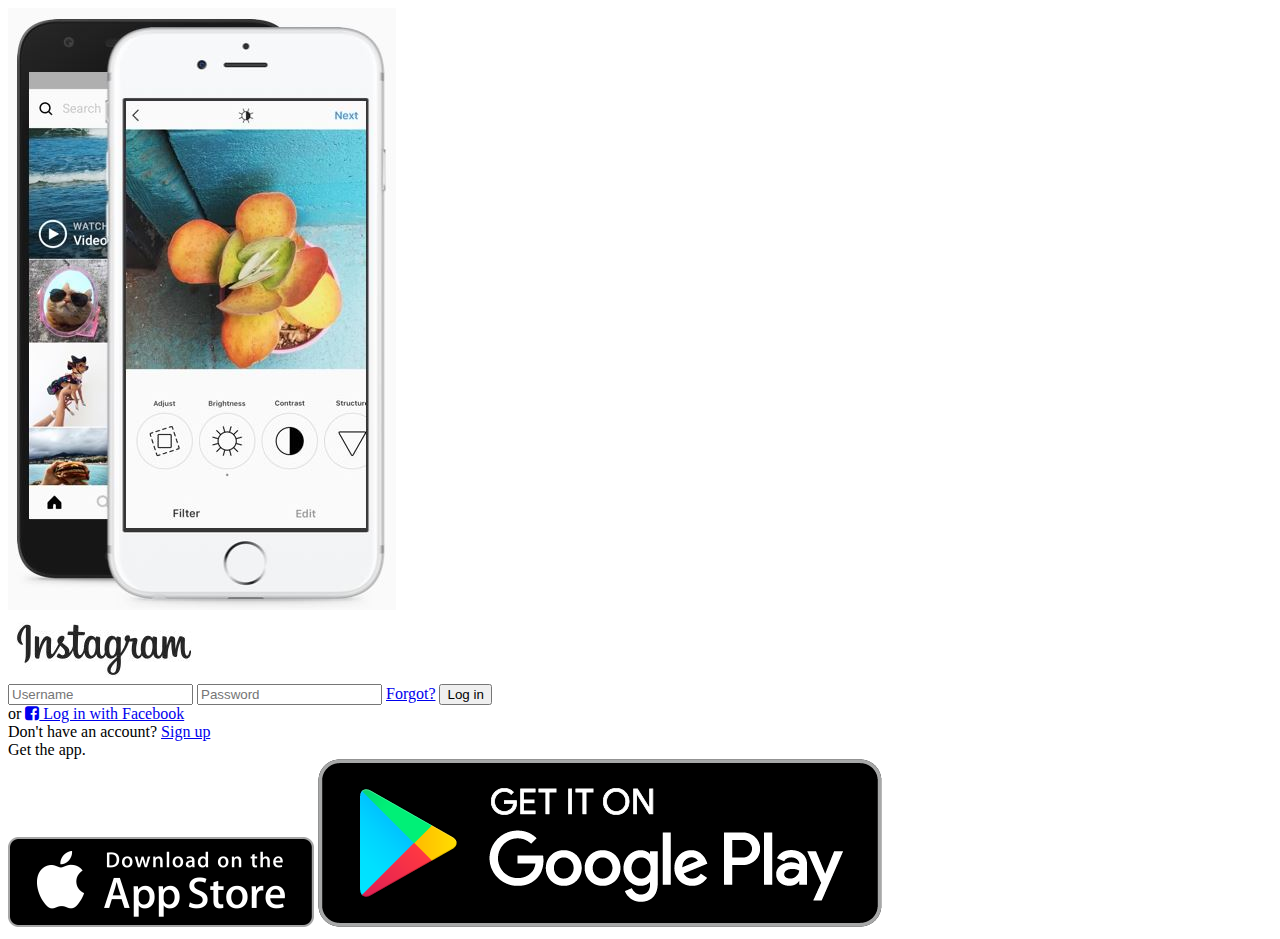
==== index.html @ c7b612a1 "I made a main part of log in page" ====
<!DOCTYPE html>
<html lang="en">
	<head>
		<title>Instaclone</title>
		<link href="https://maxcdn.bootstrapcdn.com/font-awesome/4.7.0/css/font-awesome.min.css" rel="stylesheet">
	</head>
	<body>
		<main class="Login">
			<div class="LonIn__Column">
				<img class="Login__Phone-Image" src="Phone Image.JPG" />
			</div>
			<section class="Login__Column">
				<div class="Login__Section">
					<div class="Login__Logo-Container">
						<img class="Login__Logo" src="logo.JPG" />
					</div>
					<form class="Login__Form">
						<input 
							type="text" 
							placeholder="Username" 
							required
							class="Login__Input"
						/>
						<input 
							type="password" 
							placeholder="Password" 
							required
							class="Login__Input"
						/>
						<a class="Login__Form_Link" href="http://google.com">Forgot?</a>
						<input 
							type="submit" 
							value="Log in" 
							class="Login__Input Login__Input--Btn"
						/>
					</form>
					<span class="LogiN__Form-divider">or</span>
					<a href="http://facebook.com" class="Login__Fb-Link">
					<i class="fa fa-facebook-square" aria-hidden="true"></i>
					Log in with Facebook
					</a> 
				</div>
				<div class="Login__Section">
					<span class="Login__Text">Don't have an account?</span>
					<a href="#", class="Login__Link">Sign up</a>
				</div>
				<div class="Login__Section Login__Section--Transparent">
					<span class="Login__Text">Get the app.</span>
					<div class="Login__App-stores">
						<img src="ios.png" class="Login__App-store" />
						<img src="android.png" class="Login__APP-store" />
					</div>
				</div>
			</section>
		</main>
		<footer>
			
		</footer>
	</body>
</html>
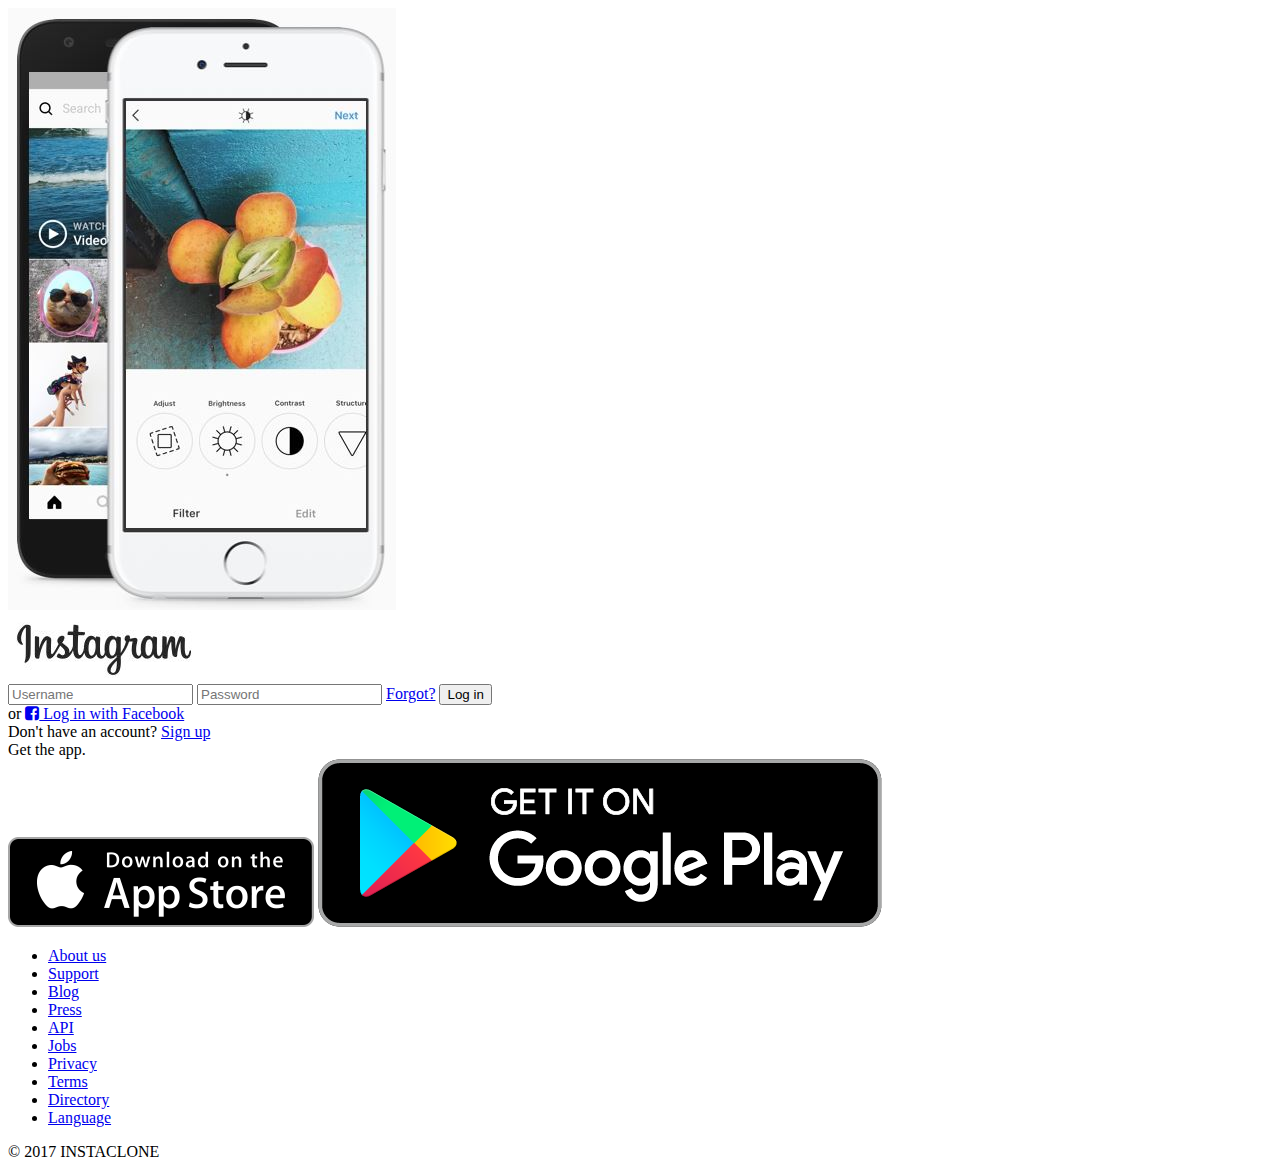
==== commit 522c2822: "Discover People" ====
--- a/index.html
+++ b/index.html
@@ -1,7 +1,7 @@
 <!DOCTYPE html>
 <html lang="en">
 	<head>
-		<title>Instaclone</title>
+		<title>Instaclone | Login</title>
 		<link href="https://maxcdn.bootstrapcdn.com/font-awesome/4.7.0/css/font-awesome.min.css" rel="stylesheet">
 	</head>
 	<body>
@@ -14,18 +14,20 @@
 					<div class="Login__Logo-Container">
 						<img class="Login__Logo" src="logo.JPG" />
 					</div>
-					<form class="Login__Form">
+					<form class="Login__Form" method="POST" action="feed.html">
 						<input 
 							type="text" 
 							placeholder="Username" 
 							required
 							class="Login__Input"
+							name="username"
 						/>
 						<input 
 							type="password" 
 							placeholder="Password" 
 							required
 							class="Login__Input"
+							name="password"
 						/>
 						<a class="Login__Form_Link" href="http://google.com">Forgot?</a>
 						<input 
@@ -54,7 +56,61 @@
 			</section>
 		</main>
 		<footer>
-			
+			<nav class="Navigation">
+				<ul class="Navigation__List">
+					<li class="Navigation__Item">
+						<a href="#" class="Navigation__Link">
+						About us
+						</a>
+					</li>
+					<li>
+						<a href="#" class="Navigation__Link">
+						Support
+						</a>
+					</li>
+					<li>
+						<a href="#" class="Navigation__Link">
+						Blog
+						</a>
+					</li>
+					<li>
+						<a href="#" class="Navigation__Link">
+						Press
+						</a>
+					</li>
+					<li>
+						<a href="#" class="Navigation__Link">
+						API
+						</a>
+					</li>
+					<li>
+						<a href="#" class="Navigation__Link">
+						Jobs
+						</a>
+					</li>
+					<li>
+						<a href="#" class="Navigation__Link">
+						Privacy
+						</a>
+					</li>
+					<li>
+						<a href="#" class="Navigation__Link">
+						Terms
+						</a>
+					</li>
+					<li>
+						<a href="#" class="Navigation__Link">
+						Directory
+						</a>
+					</li>
+					<li>
+						<a href="#" class="Navigation__Link">
+						Language
+						</a>
+					</li>
+				</ul>		
+			</nav>
+			<span class="copyright"> © 2017 INSTACLONE </span>
 		</footer>
 	</body>
 </html>
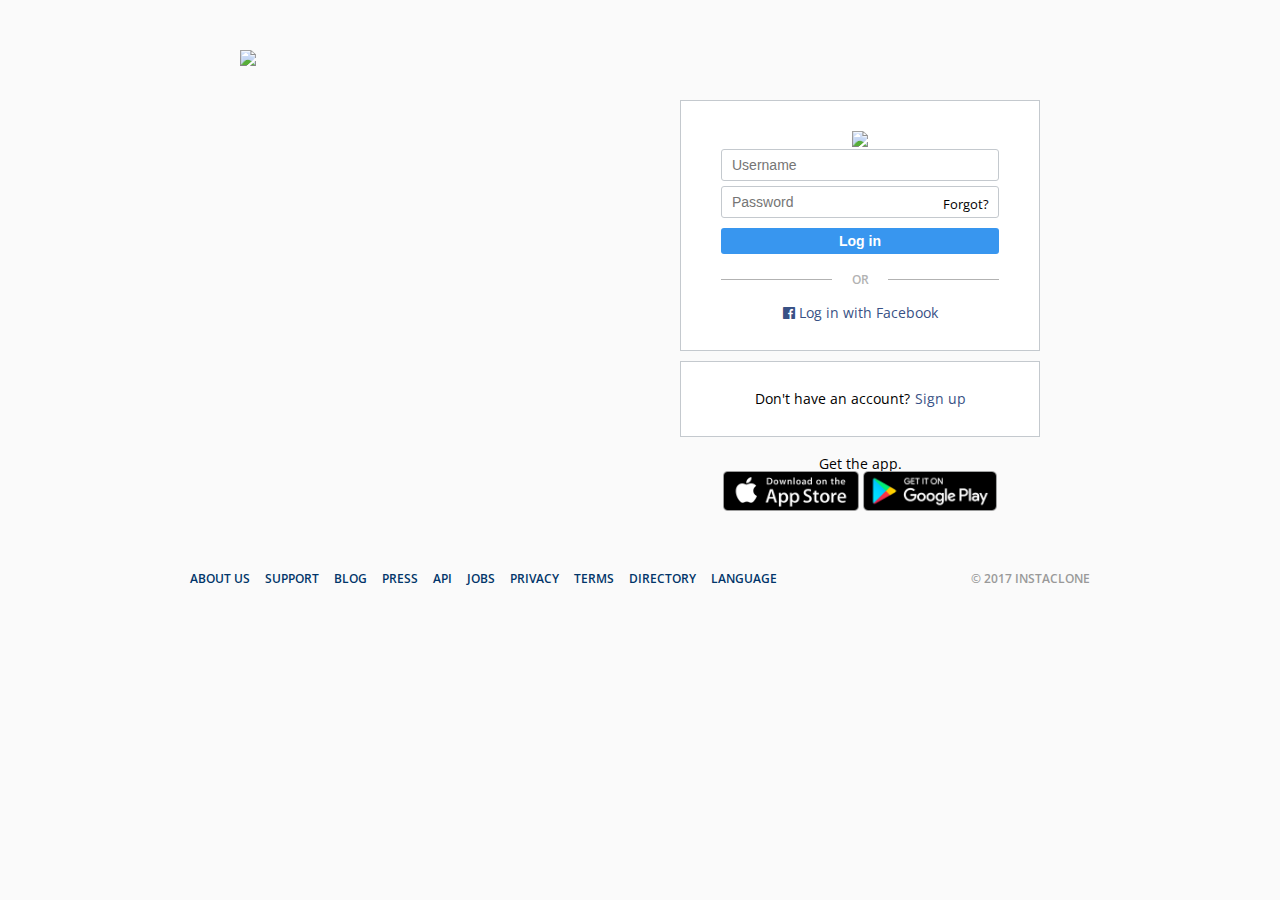
==== commit e8d0971c: "Day 2" ====
--- a/index.html
+++ b/index.html
@@ -1,116 +1,120 @@
 <!DOCTYPE html>
 <html lang="en">
-	<head>
-		<title>Instaclone | Login</title>
-		<link href="https://maxcdn.bootstrapcdn.com/font-awesome/4.7.0/css/font-awesome.min.css" rel="stylesheet">
-	</head>
-	<body>
-		<main class="Login">
-			<div class="LonIn__Column">
-				<img class="Login__Phone-Image" src="Phone Image.JPG" />
-			</div>
-			<section class="Login__Column">
-				<div class="Login__Section">
-					<div class="Login__Logo-Container">
-						<img class="Login__Logo" src="logo.JPG" />
-					</div>
-					<form class="Login__Form" method="POST" action="feed.html">
-						<input 
-							type="text" 
-							placeholder="Username" 
-							required
-							class="Login__Input"
-							name="username"
-						/>
-						<input 
-							type="password" 
-							placeholder="Password" 
-							required
-							class="Login__Input"
-							name="password"
-						/>
-						<a class="Login__Form_Link" href="http://google.com">Forgot?</a>
-						<input 
-							type="submit" 
-							value="Log in" 
-							class="Login__Input Login__Input--Btn"
-						/>
-					</form>
-					<span class="LogiN__Form-divider">or</span>
-					<a href="http://facebook.com" class="Login__Fb-Link">
-					<i class="fa fa-facebook-square" aria-hidden="true"></i>
-					Log in with Facebook
-					</a> 
-				</div>
-				<div class="Login__Section">
-					<span class="Login__Text">Don't have an account?</span>
-					<a href="#", class="Login__Link">Sign up</a>
-				</div>
-				<div class="Login__Section Login__Section--Transparent">
-					<span class="Login__Text">Get the app.</span>
-					<div class="Login__App-stores">
-						<img src="ios.png" class="Login__App-store" />
-						<img src="android.png" class="Login__APP-store" />
-					</div>
-				</div>
-			</section>
-		</main>
-		<footer>
-			<nav class="Navigation">
-				<ul class="Navigation__List">
-					<li class="Navigation__Item">
-						<a href="#" class="Navigation__Link">
-						About us
-						</a>
-					</li>
-					<li>
-						<a href="#" class="Navigation__Link">
-						Support
-						</a>
-					</li>
-					<li>
-						<a href="#" class="Navigation__Link">
-						Blog
-						</a>
-					</li>
-					<li>
-						<a href="#" class="Navigation__Link">
-						Press
-						</a>
-					</li>
-					<li>
-						<a href="#" class="Navigation__Link">
-						API
-						</a>
-					</li>
-					<li>
-						<a href="#" class="Navigation__Link">
-						Jobs
-						</a>
-					</li>
-					<li>
-						<a href="#" class="Navigation__Link">
-						Privacy
-						</a>
-					</li>
-					<li>
-						<a href="#" class="Navigation__Link">
-						Terms
-						</a>
-					</li>
-					<li>
-						<a href="#" class="Navigation__Link">
-						Directory
-						</a>
-					</li>
-					<li>
-						<a href="#" class="Navigation__Link">
-						Language
-						</a>
-					</li>
-				</ul>		
-			</nav>
-			<span class="copyright"> © 2017 INSTACLONE </span>
-		</footer>
-	</body>
-</html>
+    <head>
+        <title>Instaclone | Login</title>
+        <link href="https://maxcdn.bootstrapcdn.com/font-awesome/4.7.0/css/font-awesome.min.css" rel="stylesheet">
+        <link rel="stylesheet" href="styles/root.css">
+    </head>
+    <body>
+        <main class="Login">
+            <div class="Login__Column">
+                <img class="Login__Phone-Image" src="images/Phone Image.jpg" />
+            </div>
+            <section class="Login__Column">
+                <div class="Login__Section">
+                    <div class="Login__Logo-Container">
+                        <img class="Login__Logo" src="images/logo.jpg" />
+                    </div>
+                    <form class="Login__Form" method="POST" action="feed.html">
+                        <input
+                            type="text"
+                            placeholder="Username"
+                            required
+                            class="Login__Input"
+                            name="username"
+                        />
+                        <div class="u-relative-container">
+
+                            <input
+                                type="password"
+                                placeholder="Password"
+                                required
+                                class="Login__Input"
+                                name="password"
+                            />
+                            <a class="Login__Form-Link" href="http://google.com">Forgot?</a>
+                        </div>
+                        <!-- This is a comment -->
+                        <input
+                            type="submit"
+                            value="Log in"
+                            class="Login__Input Login__Input--Blue"
+                        />
+                    </form>
+                    <span class="Login__Form-Divider">or</span>
+                    <a href="http://facebook.com" class="Login__Fb-Link">
+                        <i class="fa fa-facebook-official" aria-hidden="true"></i> Log in with Facebook
+                    </a>
+                </div>
+                <div class="Login__Section Login__Section--Horizontal">
+                    <span class="Login__Text">Don't have an account?</span>
+                    <a href="#" class="Login__Link">Sign up</a>
+                </div>
+                <div class="Login__Section Login__Section--Transparent">
+                    <span class="Login__Text">Get the app.</span>
+                    <div class="Login__App-Stores">
+                        <img src="images/ios.png" class="Login__App-Store" />
+                        <img src="images/android.png" class="Login__App-Store" />
+                    </div>
+                </div>
+            </section>
+        </main>
+        <footer class="Footer">
+            <nav class="Footer__Navigation">
+                <ul class="Navigation__List">
+                    <li class="Navigation__Item">
+                        <a href="#" class="Navigation__Link">
+                            About us
+                        </a>
+                    </li>
+                    <li class="Navigation__Item">
+                        <a href="#" class="Navigation__Link">
+                            Support
+                        </a>
+                    </li>
+                    <li class="Navigation__Item">
+                        <a href="#" class="Navigation__Link">
+                            Blog
+                        </a>
+                    </li>
+                    <li class="Navigation__Item">
+                        <a href="#" class="Navigation__Link">
+                            Press
+                        </a>
+                    </li>
+                    <li class="Navigation__Item">
+                        <a href="#" class="Navigation__Link">
+                            API
+                        </a>
+                    </li>
+                    <li class="Navigation__Item">
+                        <a href="#" class="Navigation__Link">
+                            Jobs
+                        </a>
+                    </li>
+                    <li class="Navigation__Item">
+                        <a href="#" class="Navigation__Link">
+                            Privacy
+                        </a>
+                    </li>
+                    <li class="Navigation__Item">
+                        <a href="#" class="Navigation__Link">
+                            Terms
+                        </a>
+                    </li>
+                    <li class="Navigation__Item">
+                        <a href="#" class="Navigation__Link">
+                            Directory
+                        </a>
+                    </li>
+                    <li class="Navigation__Item">
+                        <a href="#" class="Navigation__Link">
+                            Language
+                        </a>
+                    </li>
+                </ul>
+            </nav>
+            <span class="Footer__Copyright">© 2017 Instaclone</span>
+        </footer>
+    </body>
+</html>--- a/styles/root.css
+++ b/styles/root.css
@@ -0,0 +1,10 @@
+@import url('https://fonts.googleapis.com/css?family=Open+Sans:400,600');
+@import 'reset.css';
+@import 'globals.css';
+@import 'login.css';
+@import 'footer.css';
+@import 'navigation.css';
+@import 'feed.css';
+@import 'explore.css';
+@import 'image-detail.css';
+@import 'edit-profile.css';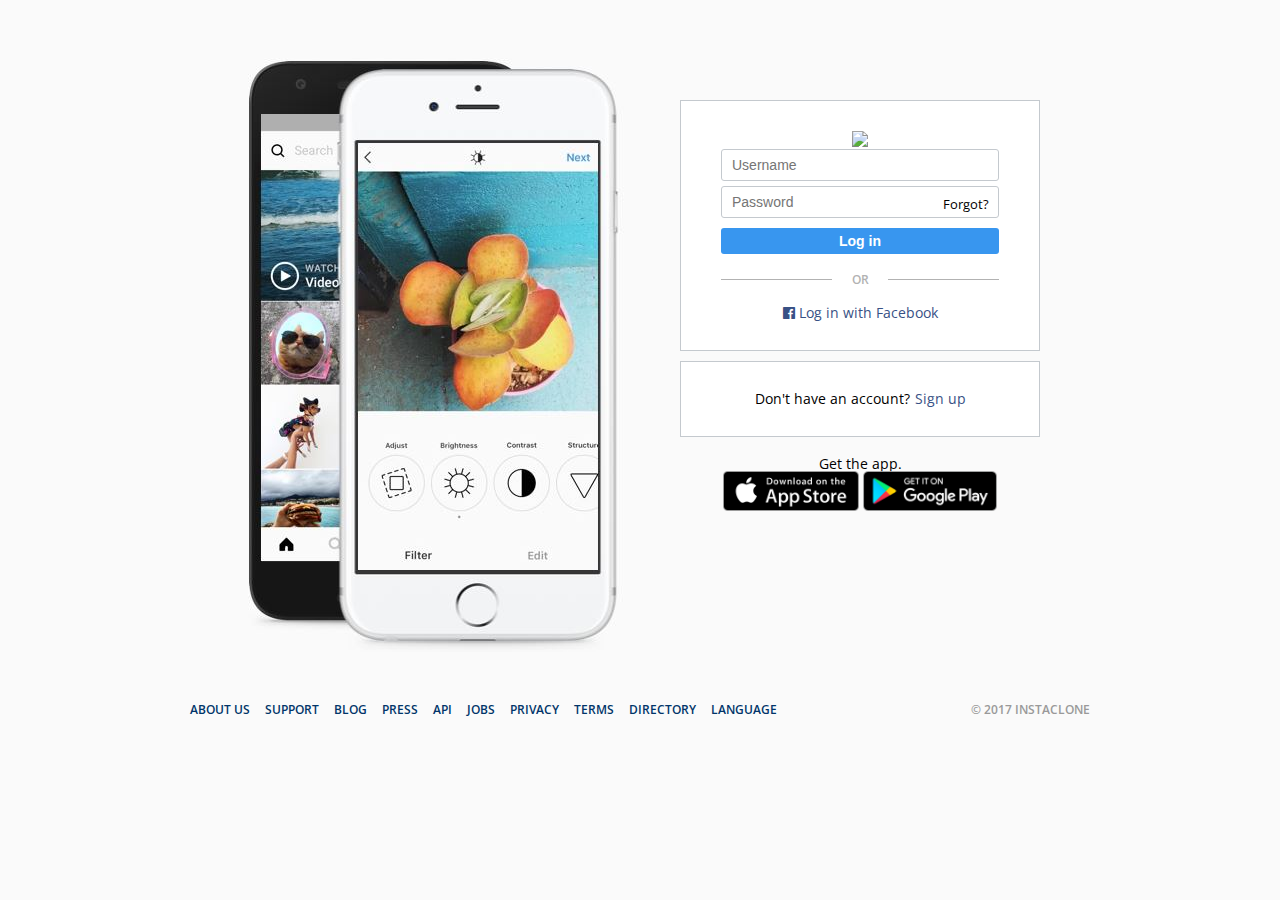
==== commit fd0a09f1: "Day 3 - Trial 1" ====
--- a/index.html
+++ b/index.html
@@ -8,14 +8,14 @@
     <body>
         <main class="Login">
             <div class="Login__Column">
-                <img class="Login__Phone-Image" src="images/Phone Image.jpg" />
+                <img class="Login__Phone-Image" src="images/phoneimage.jpg" />
             </div>
             <section class="Login__Column">
                 <div class="Login__Section">
                     <div class="Login__Logo-Container">
                         <img class="Login__Logo" src="images/logo.jpg" />
                     </div>
-                    <form class="Login__Form" method="POST" action="feed.html">
+                    <form class="Login__Form" method="GET" action="feed.html">
                         <input
                             type="text"
                             placeholder="Username"
--- a/styles/root.css
+++ b/styles/root.css
@@ -7,4 +7,5 @@
 @import 'feed.css';
 @import 'explore.css';
 @import 'image-detail.css';
-@import 'edit-profile.css';+@import 'edit-profile.css';
+@import 'profile.css';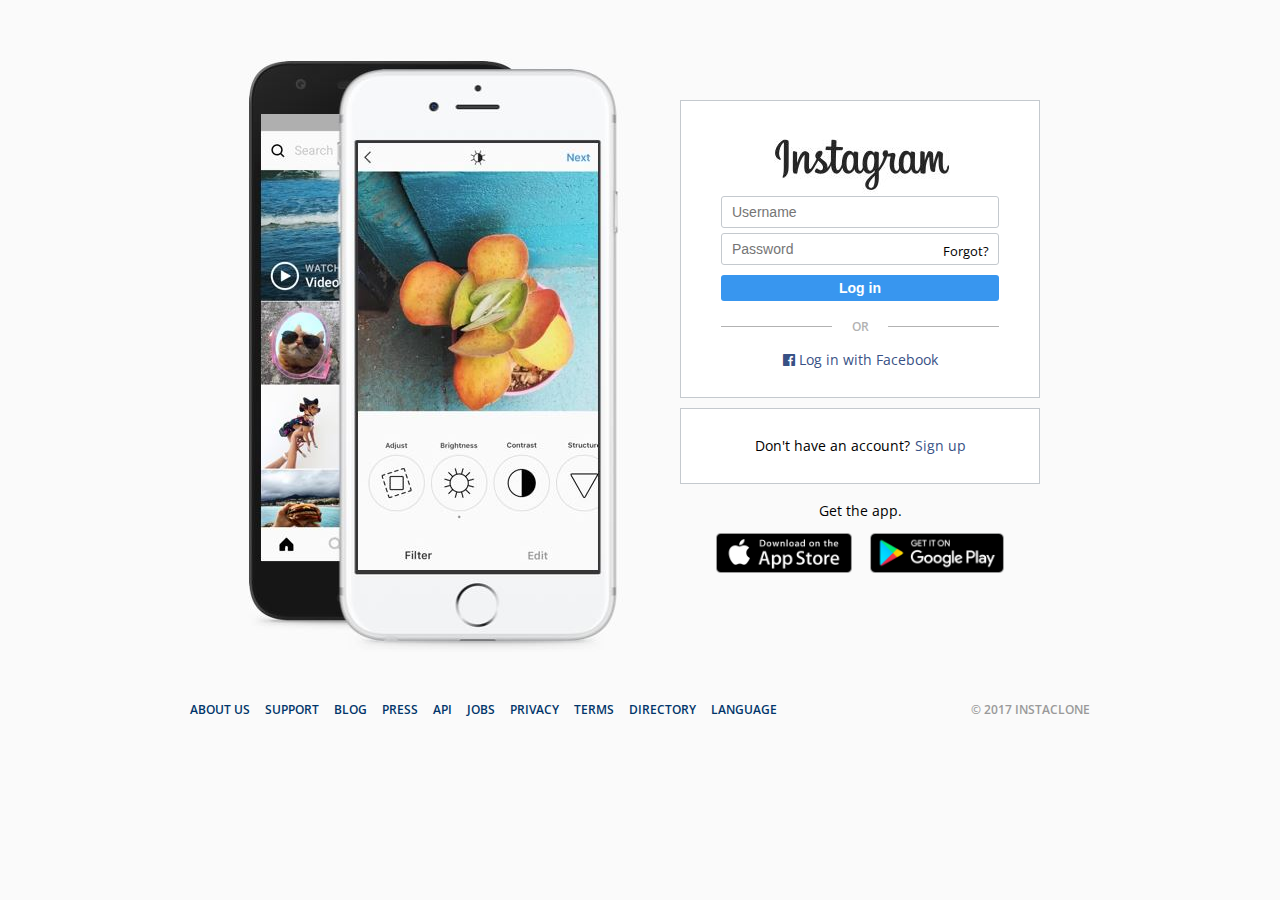
==== commit 2c3ae339: "image problem" ====
--- a/index.html
+++ b/index.html
@@ -4,6 +4,7 @@
         <title>Instaclone | Login</title>
         <link href="https://maxcdn.bootstrapcdn.com/font-awesome/4.7.0/css/font-awesome.min.css" rel="stylesheet">
         <link rel="stylesheet" href="styles/root.css">
+        <meta name="viewport" content="width=device-width, user-scalable=no, initial-scale=1.0, maximum-scale=1.0, minimum-scale=1.0">
     </head>
     <body>
         <main class="Login">
@@ -13,7 +14,7 @@
             <section class="Login__Column">
                 <div class="Login__Section">
                     <div class="Login__Logo-Container">
-                        <img class="Login__Logo" src="images/logo.jpg" />
+                        <img class="Login__Logo" src="images/logo.JPG" />
                     </div>
                     <form class="Login__Form" method="GET" action="feed.html">
                         <input
@@ -116,5 +117,10 @@
             </nav>
             <span class="Footer__Copyright">© 2017 Instaclone</span>
         </footer>
+        <script
+  src="http://code.jquery.com/jquery-3.2.1.min.js"
+  integrity="sha256-hwg4gsxgFZhOsEEamdOYGBf13FyQuiTwlAQgxVSNgt4="
+  crossorigin="anonymous"></script>
+        <script src="js/app.js"></script>
     </body>
 </html>--- a/styles/root.css
+++ b/styles/root.css
@@ -8,4 +8,5 @@
 @import 'explore.css';
 @import 'image-detail.css';
 @import 'edit-profile.css';
-@import 'profile.css';+@import 'profile.css';
+@import 'iphone.css';